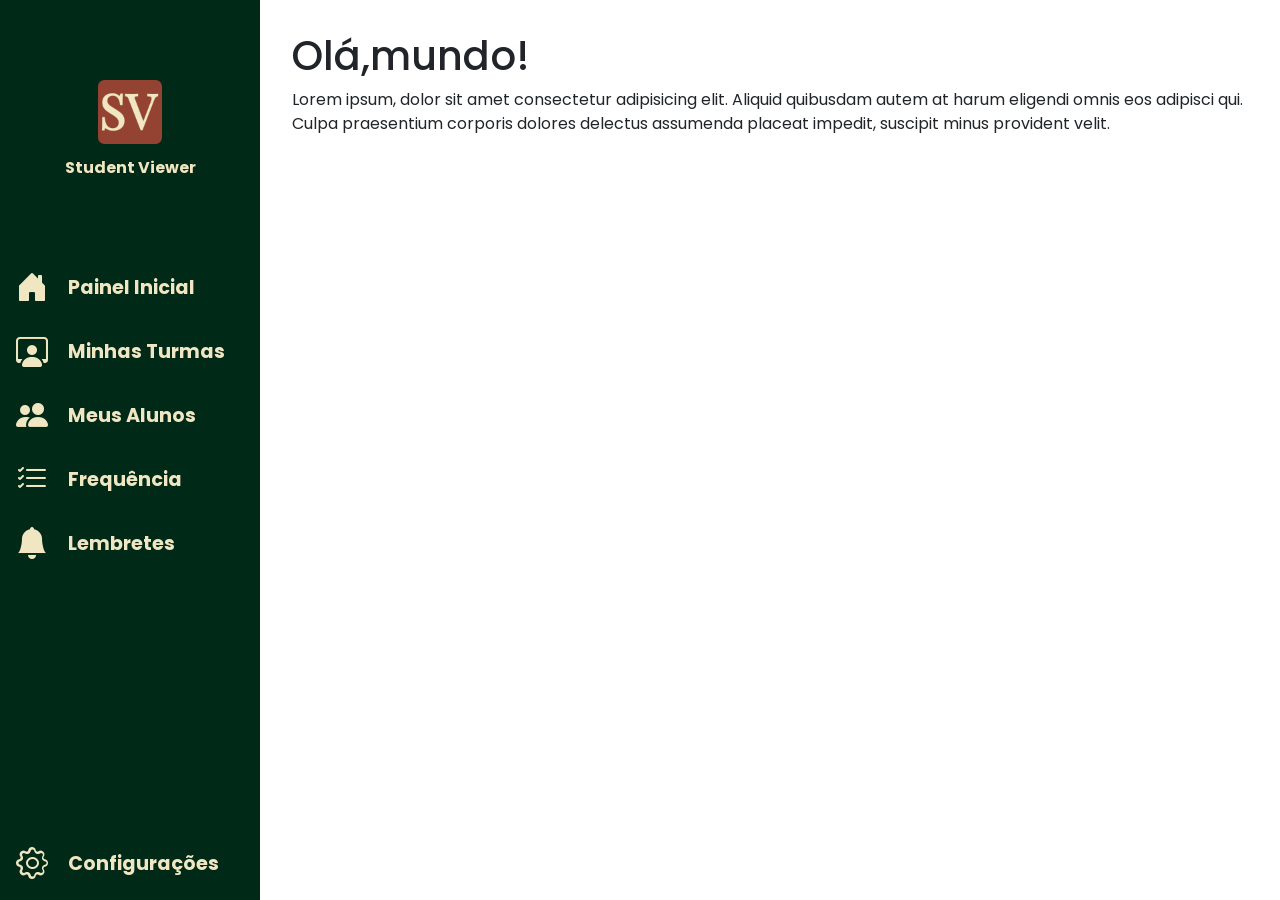
==== index.html @ cf8d66ec "ajustando responsividade e menu lateral" ====
<!DOCTYPE html>
<html lang="pt-BR">
<head>
    <meta charset="UTF-8">
    <meta name="viewport" content="width=device-width, initial-scale=1.0">
    <title>Student Viewer - Visualizando o futuro da educação!</title>
    <link rel="shortcut icon" href="./assets/img/favicon.ico" type="image/x-icon">
    <link href="https://cdn.jsdelivr.net/npm/bootstrap@5.3.8/dist/css/bootstrap.min.css" rel="stylesheet" integrity="sha384-sRIl4kxILFvY47J16cr9ZwB07vP4J8+LH7qKQnuqkuIAvNWLzeN8tE5YBujZqJLB" crossorigin="anonymous">
    <link rel="stylesheet" href="https://cdn.jsdelivr.net/npm/bootstrap-icons@1.13.1/font/bootstrap-icons.min.css ">
    <link rel="stylesheet" href="./assets/css/style.css">
</head>
<body>
    <div class="sidebar">
        <nav class="nav flex-column">
            <div class="header-sidebar text-center">
                <img src="./assets/img/android-chrome-192x192.png" id="img_sv">
                    <p id="sub-title">Student Viewer</p>
            </div>
            <a class="nav-link" href="#">
                <span class="icon">
                    <i class="bi bi-house-door-fill"></i>
                </span>
                <span class="descricao">Painel Inicial</span>
            </a>
            <a class="nav-link" href="#">
                <span class="icon">
                    <i class="bi bi-person-workspace"></i>
                </span>
                <span class="descricao">Minhas Turmas</span>
            </a>
            <a class="nav-link" href="#">
                <span class="icon">
                    <i class="bi bi-people-fill"></i>
                </span>
                <span class="descricao">Meus Alunos</span>
            </a>
            <a class="nav-link" href="#">
                <span class="icon">
                    <i class="bi bi-list-check"></i>
                </span>
                <span class="descricao">Frequência</span>
            </a>
            <a class="nav-link" href="#">
                <span class="icon">
                    <i class="bi bi-bell-fill"></i>
                </span>
                <span class="descricao">Lembretes</span>
            </a>
            <a class="nav-link" id="footer-icon" href="#">
                <span class="icon">
                    <i class="bi bi-gear"></i>
                </span>
                    <span class="descricao">Configurações</span>
            </a>
                <a class="nav-link" href="#">
                    <span class="icon">
                        <i class="bi bi-box-arrow-left"></i>
                    </span>
                    <span class="descricao">Sair</span>
            </a>
        </nav>
    </div>

    <main class="main-content h-100">
        <h1>Olá,mundo!</h1>
            <p>Lorem ipsum, dolor sit amet consectetur adipisicing elit. Aliquid quibusdam autem at harum eligendi omnis eos adipisci qui. Culpa praesentium corporis dolores delectus assumenda placeat impedit, suscipit minus provident velit.
        </p>
    </main>
</body>
</html>
---- assets/css/style.css ----
@import url('https://fonts.googleapis.com/css2?family=Poppins:ital,wght@0,100;0,200;0,300;0,400;0,500;0,600;0,700;0,800;0,900;1,100;1,200;1,300;1,400;1,500;1,600;1,700;1,800;1,900&display=swap');

*{
    margin: 0;
    padding: 0;
    box-sizing: border-box;
}

body{
    font-family: "Poppins", sans-serif;
    font-style: normal;
}

#img_sv{
    width: 64px;
    padding-top: 5rem;
}

#sub-title{
    padding: 12px;
    margin-bottom: 4rem;
}

.sidebar{
    position: fixed;
    height: 100%;
    width: 260px;
    background-color: #002918;
}

.sidebar .nav-link{
    display: flex;
    align-items: center;
    gap: 20px;
}

.nav-link{
    transition: transform 0.3s ease;
}

.nav-link:hover{

    background-color: #6A7553; /* Cor de fundo que aparece ao passar o mouse */
    color: #F0E6C2;           /* O texto fica totalmente branco no hover */
    transform: scale(1.01);
}

.sidebar .descricao{
    font-size: 1.2rem;
}

.icon{
    font-size: 2rem;
}

.nav-link, #sub-title{
    color: #F0E6C2;
    font-weight: bold;
}

#footer-icon{
    margin-top: 16rem;
}

.main-content{
    margin-left: 260px;
    padding: 2rem;
}



@media (max-width: 480px){
    .sidebar{
        width: 60px;
    }
    .sidebar .descricao{
        display: none;
    }
    #img_sv{
        width: 32px;
        padding-top: 1rem;
    }
    #sub-title{
        padding: 10px;
        margin-bottom: 1rem;
        font-size: 10px;
    }
    .icon{
        font-size: 1.3rem;
    }
    .sidebar .nav-link{
        justify-content: center;
    }
    #footer-icon{
        margin-top: 25rem;
    }
    .main-content{
        margin-left: 60px;
    } 
}
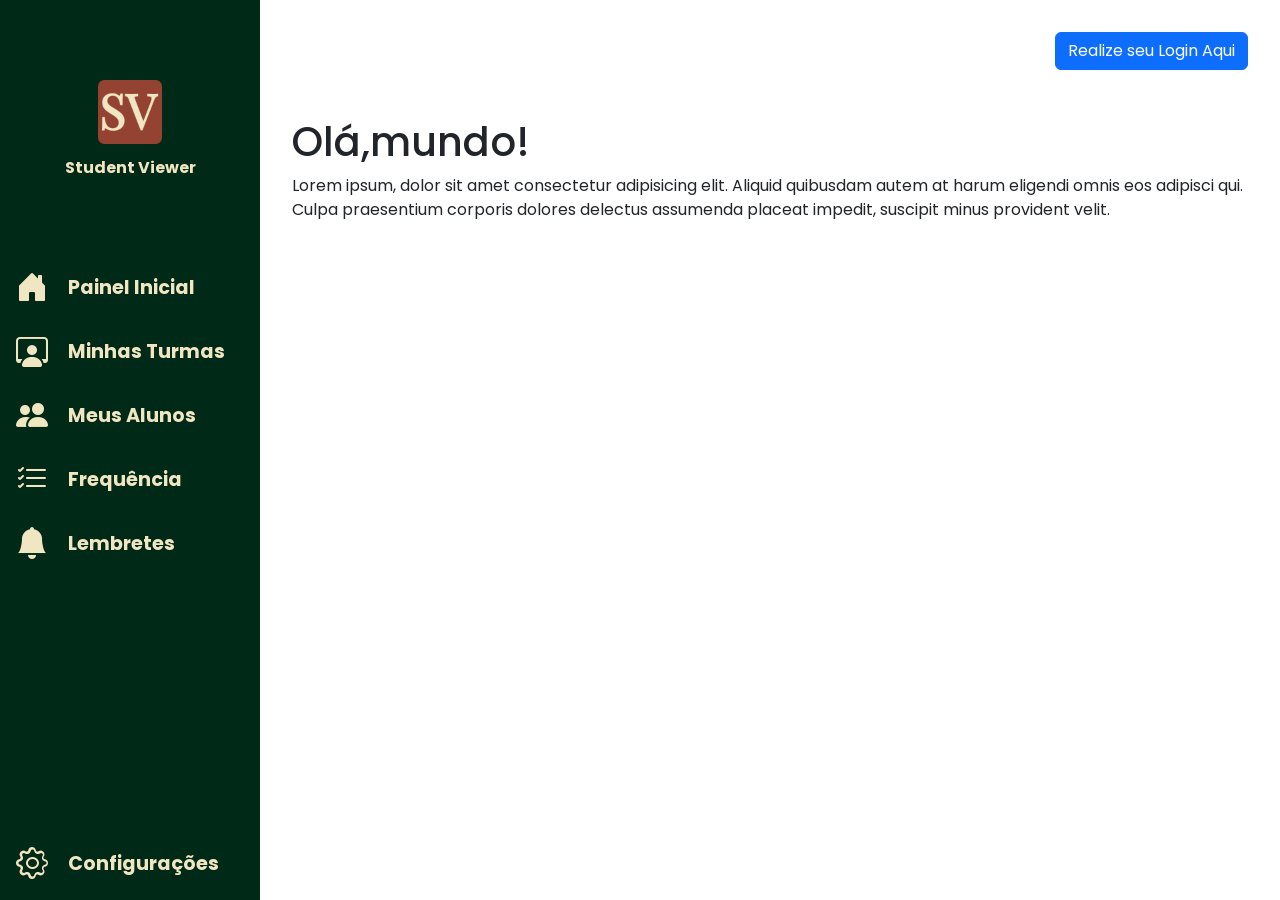
==== commit 6692a541: "corigindo pastas e criando login" ====
--- a/index.html
+++ b/index.html
@@ -1,70 +1,90 @@
 <!DOCTYPE html>
 <html lang="pt-BR">
+
 <head>
     <meta charset="UTF-8">
     <meta name="viewport" content="width=device-width, initial-scale=1.0">
     <title>Student Viewer - Visualizando o futuro da educação!</title>
-    <link rel="shortcut icon" href="./assets/img/favicon.ico" type="image/x-icon">
-    <link href="https://cdn.jsdelivr.net/npm/bootstrap@5.3.8/dist/css/bootstrap.min.css" rel="stylesheet" integrity="sha384-sRIl4kxILFvY47J16cr9ZwB07vP4J8+LH7qKQnuqkuIAvNWLzeN8tE5YBujZqJLB" crossorigin="anonymous">
+    <link rel="shortcut icon" href="favicon.ico" type="image/x-icon">
+    <link href="https://cdn.jsdelivr.net/npm/bootstrap@5.3.8/dist/css/bootstrap.min.css" rel="stylesheet"
+        integrity="sha384-sRIl4kxILFvY47J16cr9ZwB07vP4J8+LH7qKQnuqkuIAvNWLzeN8tE5YBujZqJLB" crossorigin="anonymous">
     <link rel="stylesheet" href="https://cdn.jsdelivr.net/npm/bootstrap-icons@1.13.1/font/bootstrap-icons.min.css ">
-    <link rel="stylesheet" href="./assets/css/style.css">
+    <link rel="stylesheet" href="style.css">
 </head>
+
 <body>
     <div class="sidebar">
         <nav class="nav flex-column">
             <div class="header-sidebar text-center">
-                <img src="./assets/img/android-chrome-192x192.png" id="img_sv">
-                    <p id="sub-title">Student Viewer</p>
+                <img src="android-chrome-192x192.png" id="img_sv">
+                <p id="sub-title">Student Viewer</p>
             </div>
-            <a class="nav-link" href="#">
+            <a class="nav-link" href="#" data-page="inicio">
                 <span class="icon">
                     <i class="bi bi-house-door-fill"></i>
                 </span>
                 <span class="descricao">Painel Inicial</span>
             </a>
-            <a class="nav-link" href="#">
+            <a class="nav-link" href="#" data-page="turmas">
                 <span class="icon">
                     <i class="bi bi-person-workspace"></i>
                 </span>
                 <span class="descricao">Minhas Turmas</span>
             </a>
-            <a class="nav-link" href="#">
+            <a class="nav-link" href="#" data-page="alunos">
                 <span class="icon">
                     <i class="bi bi-people-fill"></i>
                 </span>
                 <span class="descricao">Meus Alunos</span>
             </a>
-            <a class="nav-link" href="#">
+            <a class="nav-link" href="#" data-page="frequencia">
                 <span class="icon">
                     <i class="bi bi-list-check"></i>
                 </span>
                 <span class="descricao">Frequência</span>
             </a>
-            <a class="nav-link" href="#">
+            <a class="nav-link" href="#" data-page="lembretes">
                 <span class="icon">
                     <i class="bi bi-bell-fill"></i>
                 </span>
                 <span class="descricao">Lembretes</span>
             </a>
-            <a class="nav-link" id="footer-icon" href="#">
+            <a class="nav-link" id="footer-icon" href="#" data-page="config">
                 <span class="icon">
                     <i class="bi bi-gear"></i>
                 </span>
-                    <span class="descricao">Configurações</span>
+                <span class="descricao">Configurações</span>
             </a>
-                <a class="nav-link" href="#">
-                    <span class="icon">
-                        <i class="bi bi-box-arrow-left"></i>
-                    </span>
-                    <span class="descricao">Sair</span>
+            <a class="nav-link" href="#" data-page="sair">
+                <span class="icon">
+                    <i class="bi bi-box-arrow-left"></i>
+                </span>
+                <span class="descricao">Sair</span>
             </a>
         </nav>
     </div>
+    <main class="main-content h-100" id="conteudo">
+        <div class="mb-5 d-flex justify-content-end">
+            <button class="btn btn-primary nav-item">
+                <a href="login.html" id="login" class="text-white text-decoration-none">
+                    Realize seu Login Aqui
+                </a>
+            </button>
+        </div>
+        <div>
+            <h1>Olá,mundo!</h1>
+            <p>Lorem ipsum, dolor sit amet consectetur adipisicing elit. Aliquid quibusdam autem at harum eligendi omnis
+                eos
+                adipisci qui. Culpa praesentium corporis dolores delectus assumenda placeat impedit, suscipit minus
+                provident velit.
+            </p>
+        </div>
+    </main>
 
-    <main class="main-content h-100">
-        <h1>Olá,mundo!</h1>
-            <p>Lorem ipsum, dolor sit amet consectetur adipisicing elit. Aliquid quibusdam autem at harum eligendi omnis eos adipisci qui. Culpa praesentium corporis dolores delectus assumenda placeat impedit, suscipit minus provident velit.
-        </p>
-    </main>
+    <script src="https://cdn.jsdelivr.net/npm/bootstrap@5.3.8/dist/js/bootstrap.bundle.min.js"
+        integrity="sha384-j1CDi7MgGQ12Z7Qab0qlWQ/Qqz24Gc6BM0thvEMVjHnfYGF0rmFCozFSxQBxwHKO"
+        crossorigin="anonymous"></script>
+    <script src="menu.js"></script>
 </body>
+
 </html>
--- a/style.css
+++ b/style.css
@@ -0,0 +1,99 @@
+@import url('https://fonts.googleapis.com/css2?family=Poppins:ital,wght@0,100;0,200;0,300;0,400;0,500;0,600;0,700;0,800;0,900;1,100;1,200;1,300;1,400;1,500;1,600;1,700;1,800;1,900&display=swap');
+
+*{
+    margin: 0;
+    padding: 0;
+    box-sizing: border-box;
+}
+
+body{
+    font-family: "Poppins", sans-serif;
+    font-style: normal;
+}
+
+#img_sv{
+    width: 64px;
+    padding-top: 5rem;
+}
+
+#sub-title{
+    padding: 12px;
+    margin-bottom: 4rem;
+}
+
+.sidebar{
+    position: fixed;
+    height: 100%;
+    width: 260px;
+    background-color: #002918;
+}
+
+.sidebar .nav-link{
+    display: flex;
+    align-items: center;
+    gap: 20px;
+}
+
+.nav-link{
+    transition: transform 0.3s ease;
+}
+
+.nav-link:hover{
+
+    background-color: #6A7553; /* Cor de fundo que aparece ao passar o mouse */
+    color: #F0E6C2;           /* O texto fica totalmente branco no hover */
+    transform: scale(1.01);
+}
+
+.sidebar .descricao{
+    font-size: 1.2rem;
+}
+
+.icon{
+    font-size: 2rem;
+}
+
+.nav-link, #sub-title{
+    color: #F0E6C2;
+    font-weight: bold;
+}
+
+#footer-icon{
+    margin-top: 16rem;
+}
+
+.main-content{
+    margin-left: 260px;
+    padding: 2rem;
+}
+
+
+@media (max-width: 480px){
+    .sidebar{
+        width: 60px;
+    }
+    .sidebar .descricao{
+        display: none;
+    }
+    #img_sv{
+        width: 32px;
+        padding-top: 1rem;
+    }
+    #sub-title{
+        padding: 10px;
+        margin-bottom: 1rem;
+        font-size: 10px;
+    }
+    .icon{
+        font-size: 1.3rem;
+    }
+    .sidebar .nav-link{
+        justify-content: center;
+    }
+    #footer-icon{
+        margin-top: 25rem;
+    }
+    .main-content{
+        margin-left: 60px;
+    } 
+}
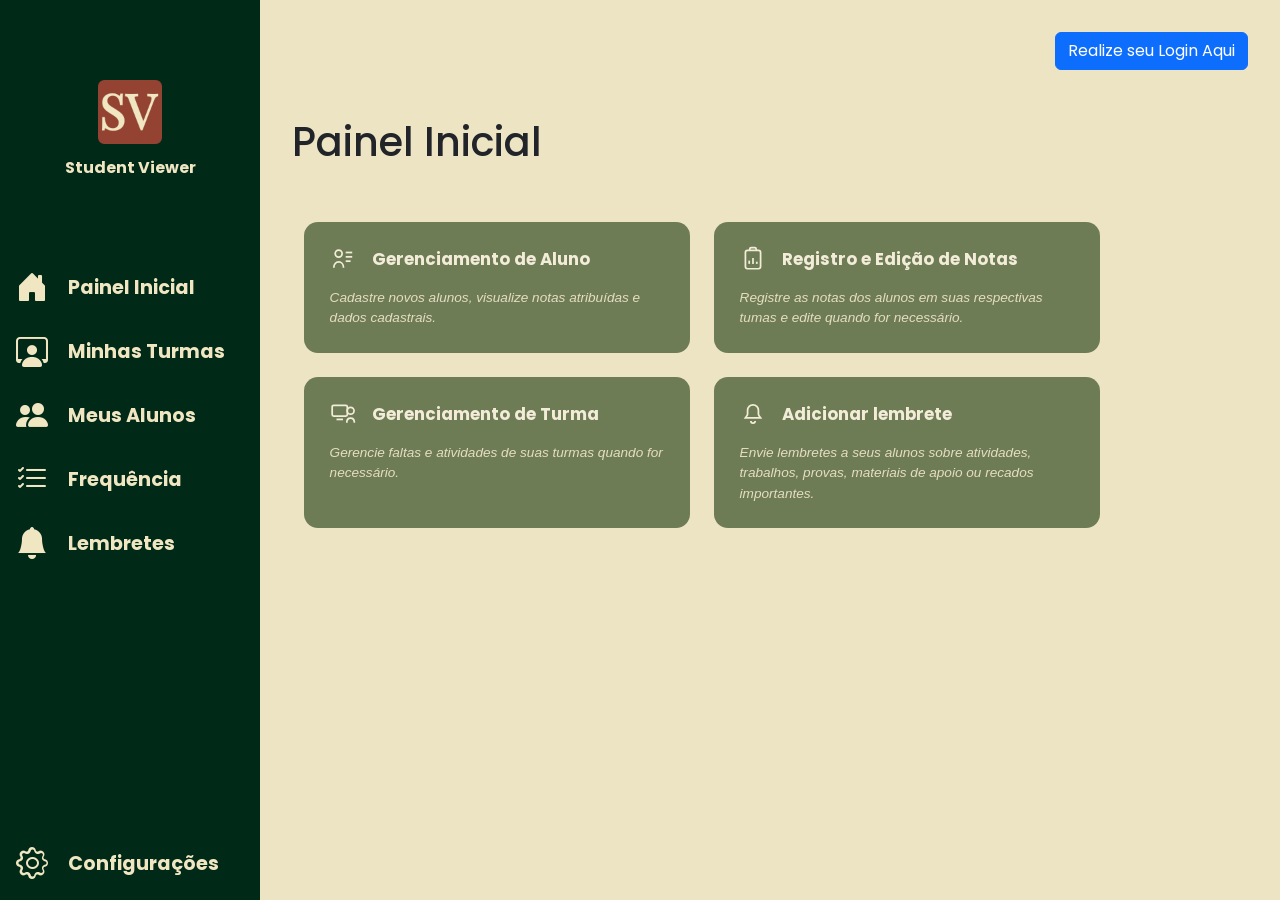
==== commit 15aae41c: "finalizando esbolço" ====
--- a/index.html
+++ b/index.html
@@ -10,6 +10,7 @@
         integrity="sha384-sRIl4kxILFvY47J16cr9ZwB07vP4J8+LH7qKQnuqkuIAvNWLzeN8tE5YBujZqJLB" crossorigin="anonymous">
     <link rel="stylesheet" href="https://cdn.jsdelivr.net/npm/bootstrap-icons@1.13.1/font/bootstrap-icons.min.css ">
     <link rel="stylesheet" href="style.css">
+    <link rel="stylesheet" href="inicial.css">
 </head>
 
 <body>
@@ -72,12 +73,72 @@
             </button>
         </div>
         <div>
-            <h1>Olá,mundo!</h1>
-            <p>Lorem ipsum, dolor sit amet consectetur adipisicing elit. Aliquid quibusdam autem at harum eligendi omnis
-                eos
-                adipisci qui. Culpa praesentium corporis dolores delectus assumenda placeat impedit, suscipit minus
-                provident velit.
-            </p>
+            <h1> Painel Inicial </h1>
+            <div class="container py-5">
+  <div class="row row-cols-1 row-cols-md-2 g-4" style="max-width: 820px;">
+
+    <div class="col">
+      <div class="sv-card h-100">
+        <div class="d-flex align-items-center gap-3 mb-3">
+          <svg class="sv-card-icon" viewBox="0 0 24 24">
+            <circle cx="8" cy="7" r="3.2"></circle>
+            <path d="M3.5 20c0-3.3 2-5.3 4.5-5.3s4.5 2 4.5 5.3"></path>
+            <line x1="14.5" y1="6" x2="20.5" y2="6"></line>
+            <line x1="14.5" y1="10" x2="20.5" y2="10"></line>
+            <line x1="14.5" y1="14" x2="19" y2="14"></line>
+          </svg>
+          <h3 class="sv-card-title">Gerenciamento de Aluno</h3>
+        </div>
+        <p class="sv-card-desc">Cadastre novos alunos, visualize notas atribuídas e dados cadastrais.</p>
+      </div>
+    </div>
+
+    <div class="col">
+      <div class="sv-card h-100">
+        <div class="d-flex align-items-center gap-3 mb-3">
+          <svg class="sv-card-icon" viewBox="0 0 24 24">
+            <rect x="5" y="4" width="14" height="17" rx="2"></rect>
+            <path d="M9 4V3a1.5 1.5 0 0 1 1.5-1.5h3A1.5 1.5 0 0 1 15 3v1"></path>
+            <line x1="8.5" y1="16.5" x2="8.5" y2="13.5"></line>
+            <line x1="12" y1="16.5" x2="12" y2="11"></line>
+            <line x1="15.5" y1="16.5" x2="15.5" y2="14.5"></line>
+          </svg>
+          <h3 class="sv-card-title">Registro e Edição de Notas</h3>
+        </div>
+        <p class="sv-card-desc">Registre as notas dos alunos em suas respectivas tumas e edite quando for necessário.</p>
+      </div>
+    </div>
+
+    <div class="col">
+      <div class="sv-card h-100">
+        <div class="d-flex align-items-center gap-3 mb-3">
+          <svg class="sv-card-icon" viewBox="0 0 24 24">
+            <rect x="2" y="4" width="14" height="10" rx="1.5"></rect>
+            <line x1="6" y1="17" x2="12" y2="17"></line>
+            <circle cx="19" cy="9" r="3.2"></circle>
+            <path d="M15.5 20c0-2.6 1.6-4.2 3.5-4.2s3.5 1.6 3.5 4.2"></path>
+          </svg>
+          <h3 class="sv-card-title">Gerenciamento de Turma</h3>
+        </div>
+        <p class="sv-card-desc">Gerencie faltas e atividades de suas turmas quando for necessário.</p>
+      </div>
+    </div>
+
+    <div class="col">
+      <div class="sv-card h-100">
+        <div class="d-flex align-items-center gap-3 mb-3">
+          <svg class="sv-card-icon" viewBox="0 0 24 24">
+            <path d="M12 3.5a5 5 0 0 0-5 5v3.2c0 .9-.35 1.75-.97 2.4L5 15.5h14l-1.03-1.4a3.4 3.4 0 0 1-.97-2.4V8.5a5 5 0 0 0-5-5Z"></path>
+            <path d="M10 18.5a2 2 0 0 0 4 0"></path>
+          </svg>
+          <h3 class="sv-card-title">Adicionar lembrete</h3>
+        </div>
+        <p class="sv-card-desc">Envie lembretes a seus alunos sobre atividades, trabalhos, provas, materiais de apoio ou recados importantes.</p>
+      </div>
+    </div>
+
+  </div>
+</div>
         </div>
     </main>
 
--- a/inicial.css
+++ b/inicial.css
@@ -0,0 +1,49 @@
+
+:root {
+    --bg-page: #ede4c4;
+    --card-bg: #6e7c56;
+    --card-bg-hover: #7a8961;
+    --text-light: #f2ecd8;
+    --text-light-muted: #e5ddc0;
+  }
+
+  body {
+    background: var(--bg-page);
+  }
+
+  .sv-card {
+    background: var(--card-bg);
+    border: none;
+    border-radius: 14px;
+    color: var(--text-light);
+    padding: 1.5rem 1.6rem;
+    transition: background 0.2s ease, transform 0.2s ease;
+    cursor: pointer;
+  }
+
+  .sv-card:hover {
+    background: var(--card-bg-hover);
+    transform: translateY(-2px);
+  }
+
+  .sv-card-icon {
+    width: 26px;
+    height: 26px;
+    flex-shrink: 0;
+    stroke: var(--text-light);
+    fill: none;
+    stroke-width: 1.6;
+  }
+
+  .sv-card-title {
+    font-size: 1.05rem;
+    font-weight: 700;
+    margin: 0;
+  }
+
+  .sv-card-desc {
+    font-size: 0.85rem;
+    font-style: italic;
+    color: var(--text-light-muted);
+    margin: 0;
+  }
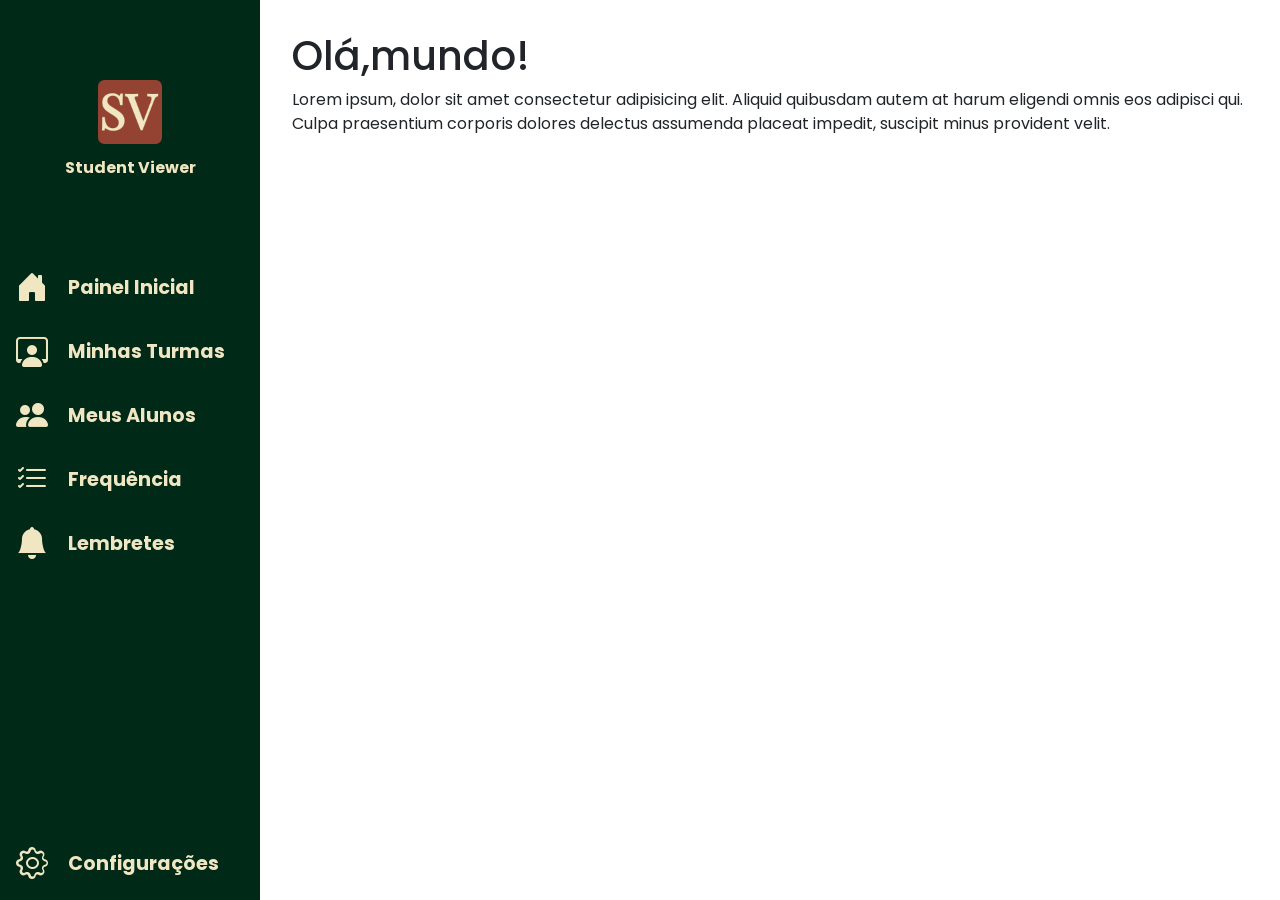
==== commit 2dd5fc61: "update index.html formatando o documento" ====
--- a/index.html
+++ b/index.html
@@ -1,151 +1,92 @@
-<!DOCTYPE html>
+<!doctype html>
 <html lang="pt-BR">
-
-<head>
-    <meta charset="UTF-8">
-    <meta name="viewport" content="width=device-width, initial-scale=1.0">
-    <title>Student Viewer - Visualizando o futuro da educação!</title>
-    <link rel="shortcut icon" href="favicon.ico" type="image/x-icon">
-    <link href="https://cdn.jsdelivr.net/npm/bootstrap@5.3.8/dist/css/bootstrap.min.css" rel="stylesheet"
-        integrity="sha384-sRIl4kxILFvY47J16cr9ZwB07vP4J8+LH7qKQnuqkuIAvNWLzeN8tE5YBujZqJLB" crossorigin="anonymous">
-    <link rel="stylesheet" href="https://cdn.jsdelivr.net/npm/bootstrap-icons@1.13.1/font/bootstrap-icons.min.css ">
-    <link rel="stylesheet" href="style.css">
-    <link rel="stylesheet" href="inicial.css">
-</head>
-
-<body>
+  <head>
+    <meta charset="UTF-8" />
+    <meta name="viewport" content="width=device-width, initial-scale=1.0" />
+    <title>Student Viewer - Visualizando o futuro da educação! </title>
+    <link
+      rel="shortcut icon"
+      href="./assets/img/favicon.ico"
+      type="image/x-icon"
+    />
+    <link
+      href="https://cdn.jsdelivr.net/npm/bootstrap@5.3.8/dist/css/bootstrap.min.css"
+      rel="stylesheet"
+      integrity="sha384-sRIl4kxILFvY47J16cr9ZwB07vP4J8+LH7qKQnuqkuIAvNWLzeN8tE5YBujZqJLB"
+      crossorigin="anonymous"
+    />
+    <link
+      rel="stylesheet"
+      href="https://cdn.jsdelivr.net/npm/bootstrap-icons@1.13.1/font/bootstrap-icons.min.css "
+    />
+    <link rel="stylesheet" href="./assets/css/style.css" />
+  </head>
+  <body>
     <div class="sidebar">
-        <nav class="nav flex-column">
-            <div class="header-sidebar text-center">
-                <img src="android-chrome-192x192.png" id="img_sv">
-                <p id="sub-title">Student Viewer</p>
-            </div>
-            <a class="nav-link" href="#" data-page="inicio">
-                <span class="icon">
-                    <i class="bi bi-house-door-fill"></i>
-                </span>
-                <span class="descricao">Painel Inicial</span>
-            </a>
-            <a class="nav-link" href="#" data-page="turmas">
-                <span class="icon">
-                    <i class="bi bi-person-workspace"></i>
-                </span>
-                <span class="descricao">Minhas Turmas</span>
-            </a>
-            <a class="nav-link" href="#" data-page="alunos">
-                <span class="icon">
-                    <i class="bi bi-people-fill"></i>
-                </span>
-                <span class="descricao">Meus Alunos</span>
-            </a>
-            <a class="nav-link" href="#" data-page="frequencia">
-                <span class="icon">
-                    <i class="bi bi-list-check"></i>
-                </span>
-                <span class="descricao">Frequência</span>
-            </a>
-            <a class="nav-link" href="#" data-page="lembretes">
-                <span class="icon">
-                    <i class="bi bi-bell-fill"></i>
-                </span>
-                <span class="descricao">Lembretes</span>
-            </a>
-            <a class="nav-link" id="footer-icon" href="#" data-page="config">
-                <span class="icon">
-                    <i class="bi bi-gear"></i>
-                </span>
-                <span class="descricao">Configurações</span>
-            </a>
-            <a class="nav-link" href="#" data-page="sair">
-                <span class="icon">
-                    <i class="bi bi-box-arrow-left"></i>
-                </span>
-                <span class="descricao">Sair</span>
-            </a>
-        </nav>
+      <nav class="nav flex-column">
+        <div class="header-sidebar text-center">
+          <img src="./assets/img/android-chrome-192x192.png" id="img_sv" />
+          <p id="sub-title">Student Viewer</p>
+        </div>
+        <a class="nav-link" href="#" data-page="inicio">
+          <span class="icon">
+            <i class="bi bi-house-door-fill"></i>
+          </span>
+          <span class="descricao">Painel Inicial</span>
+        </a>
+        <a class="nav-link" href="#" data-page="turmas">
+          <span class="icon">
+            <i class="bi bi-person-workspace"></i>
+          </span>
+          <span class="descricao">Minhas Turmas</span>
+        </a>
+        <a class="nav-link" href="#" data-page="alunos">
+          <span class="icon">
+            <i class="bi bi-people-fill"></i>
+          </span>
+          <span class="descricao">Meus Alunos</span>
+        </a>
+        <a class="nav-link" href="#" data-page="frequencia">
+          <span class="icon">
+            <i class="bi bi-list-check"></i>
+          </span>
+          <span class="descricao">Frequência</span>
+        </a>
+        <a class="nav-link" href="#" data-page="lembretes">
+          <span class="icon">
+            <i class="bi bi-bell-fill"></i>
+          </span>
+          <span class="descricao">Lembretes</span>
+        </a>
+        <a class="nav-link" id="footer-icon" href="#" data-page="config">
+          <span class="icon">
+            <i class="bi bi-gear"></i>
+          </span>
+          <span class="descricao">Configurações</span>
+        </a>
+        <a class="nav-link" href="#" data-page="sair">
+          <span class="icon">
+            <i class="bi bi-box-arrow-left"></i>
+          </span>
+          <span class="descricao">Sair</span>
+        </a>
+      </nav>
     </div>
     <main class="main-content h-100" id="conteudo">
-        <div class="mb-5 d-flex justify-content-end">
-            <button class="btn btn-primary nav-item">
-                <a href="login.html" id="login" class="text-white text-decoration-none">
-                    Realize seu Login Aqui
-                </a>
-            </button>
-        </div>
-        <div>
-            <h1> Painel Inicial </h1>
-            <div class="container py-5">
-  <div class="row row-cols-1 row-cols-md-2 g-4" style="max-width: 820px;">
-
-    <div class="col">
-      <div class="sv-card h-100">
-        <div class="d-flex align-items-center gap-3 mb-3">
-          <svg class="sv-card-icon" viewBox="0 0 24 24">
-            <circle cx="8" cy="7" r="3.2"></circle>
-            <path d="M3.5 20c0-3.3 2-5.3 4.5-5.3s4.5 2 4.5 5.3"></path>
-            <line x1="14.5" y1="6" x2="20.5" y2="6"></line>
-            <line x1="14.5" y1="10" x2="20.5" y2="10"></line>
-            <line x1="14.5" y1="14" x2="19" y2="14"></line>
-          </svg>
-          <h3 class="sv-card-title">Gerenciamento de Aluno</h3>
-        </div>
-        <p class="sv-card-desc">Cadastre novos alunos, visualize notas atribuídas e dados cadastrais.</p>
-      </div>
-    </div>
-
-    <div class="col">
-      <div class="sv-card h-100">
-        <div class="d-flex align-items-center gap-3 mb-3">
-          <svg class="sv-card-icon" viewBox="0 0 24 24">
-            <rect x="5" y="4" width="14" height="17" rx="2"></rect>
-            <path d="M9 4V3a1.5 1.5 0 0 1 1.5-1.5h3A1.5 1.5 0 0 1 15 3v1"></path>
-            <line x1="8.5" y1="16.5" x2="8.5" y2="13.5"></line>
-            <line x1="12" y1="16.5" x2="12" y2="11"></line>
-            <line x1="15.5" y1="16.5" x2="15.5" y2="14.5"></line>
-          </svg>
-          <h3 class="sv-card-title">Registro e Edição de Notas</h3>
-        </div>
-        <p class="sv-card-desc">Registre as notas dos alunos em suas respectivas tumas e edite quando for necessário.</p>
-      </div>
-    </div>
-
-    <div class="col">
-      <div class="sv-card h-100">
-        <div class="d-flex align-items-center gap-3 mb-3">
-          <svg class="sv-card-icon" viewBox="0 0 24 24">
-            <rect x="2" y="4" width="14" height="10" rx="1.5"></rect>
-            <line x1="6" y1="17" x2="12" y2="17"></line>
-            <circle cx="19" cy="9" r="3.2"></circle>
-            <path d="M15.5 20c0-2.6 1.6-4.2 3.5-4.2s3.5 1.6 3.5 4.2"></path>
-          </svg>
-          <h3 class="sv-card-title">Gerenciamento de Turma</h3>
-        </div>
-        <p class="sv-card-desc">Gerencie faltas e atividades de suas turmas quando for necessário.</p>
-      </div>
-    </div>
-
-    <div class="col">
-      <div class="sv-card h-100">
-        <div class="d-flex align-items-center gap-3 mb-3">
-          <svg class="sv-card-icon" viewBox="0 0 24 24">
-            <path d="M12 3.5a5 5 0 0 0-5 5v3.2c0 .9-.35 1.75-.97 2.4L5 15.5h14l-1.03-1.4a3.4 3.4 0 0 1-.97-2.4V8.5a5 5 0 0 0-5-5Z"></path>
-            <path d="M10 18.5a2 2 0 0 0 4 0"></path>
-          </svg>
-          <h3 class="sv-card-title">Adicionar lembrete</h3>
-        </div>
-        <p class="sv-card-desc">Envie lembretes a seus alunos sobre atividades, trabalhos, provas, materiais de apoio ou recados importantes.</p>
-      </div>
-    </div>
-
-  </div>
-</div>
-        </div>
+      <h1>Olá,mundo!</h1>
+      <p>
+        Lorem ipsum, dolor sit amet consectetur adipisicing elit. Aliquid
+        quibusdam autem at harum eligendi omnis eos adipisci qui. Culpa
+        praesentium corporis dolores delectus assumenda placeat impedit,
+        suscipit minus provident velit.
+      </p>
     </main>
 
-    <script src="https://cdn.jsdelivr.net/npm/bootstrap@5.3.8/dist/js/bootstrap.bundle.min.js"
-        integrity="sha384-j1CDi7MgGQ12Z7Qab0qlWQ/Qqz24Gc6BM0thvEMVjHnfYGF0rmFCozFSxQBxwHKO"
-        crossorigin="anonymous"></script>
-    <script src="menu.js"></script>
-</body>
-
-</html>+    <script
+      src="https://cdn.jsdelivr.net/npm/bootstrap@5.3.8/dist/js/bootstrap.bundle.min.js"
+      integrity="sha384-j1CDi7MgGQ12Z7Qab0qlWQ/Qqz24Gc6BM0thvEMVjHnfYGF0rmFCozFSxQBxwHKO"
+      crossorigin="anonymous"
+    ></script>
+    <script src="./assets/js/menu.js"></script>
+  </body>
+</html>
--- a/assets/css/style.css
+++ b/assets/css/style.css
@@ -0,0 +1,100 @@
+@import url('https://fonts.googleapis.com/css2?family=Poppins:ital,wght@0,100;0,200;0,300;0,400;0,500;0,600;0,700;0,800;0,900;1,100;1,200;1,300;1,400;1,500;1,600;1,700;1,800;1,900&display=swap');
+
+*{
+    margin: 0;
+    padding: 0;
+    box-sizing: border-box;
+}
+
+body{
+    font-family: "Poppins", sans-serif;
+    font-style: normal;
+}
+
+#img_sv{
+    width: 64px;
+    padding-top: 5rem;
+}
+
+#sub-title{
+    padding: 12px;
+    margin-bottom: 4rem;
+}
+
+.sidebar{
+    position: fixed;
+    height: 100%;
+    width: 260px;
+    background-color: #002918;
+}
+
+.sidebar .nav-link{
+    display: flex;
+    align-items: center;
+    gap: 20px;
+}
+
+.nav-link{
+    transition: transform 0.3s ease;
+}
+
+.nav-link:hover{
+
+    background-color: #6A7553; /* Cor de fundo que aparece ao passar o mouse */
+    color: #F0E6C2;           /* O texto fica totalmente branco no hover */
+    transform: scale(1.01);
+}
+
+.sidebar .descricao{
+    font-size: 1.2rem;
+}
+
+.icon{
+    font-size: 2rem;
+}
+
+.nav-link, #sub-title{
+    color: #F0E6C2;
+    font-weight: bold;
+}
+
+#footer-icon{
+    margin-top: 16rem;
+}
+
+.main-content{
+    margin-left: 260px;
+    padding: 2rem;
+}
+
+
+
+@media (max-width: 480px){
+    .sidebar{
+        width: 60px;
+    }
+    .sidebar .descricao{
+        display: none;
+    }
+    #img_sv{
+        width: 32px;
+        padding-top: 1rem;
+    }
+    #sub-title{
+        padding: 10px;
+        margin-bottom: 1rem;
+        font-size: 10px;
+    }
+    .icon{
+        font-size: 1.3rem;
+    }
+    .sidebar .nav-link{
+        justify-content: center;
+    }
+    #footer-icon{
+        margin-top: 25rem;
+    }
+    .main-content{
+        margin-left: 60px;
+    } 
+}
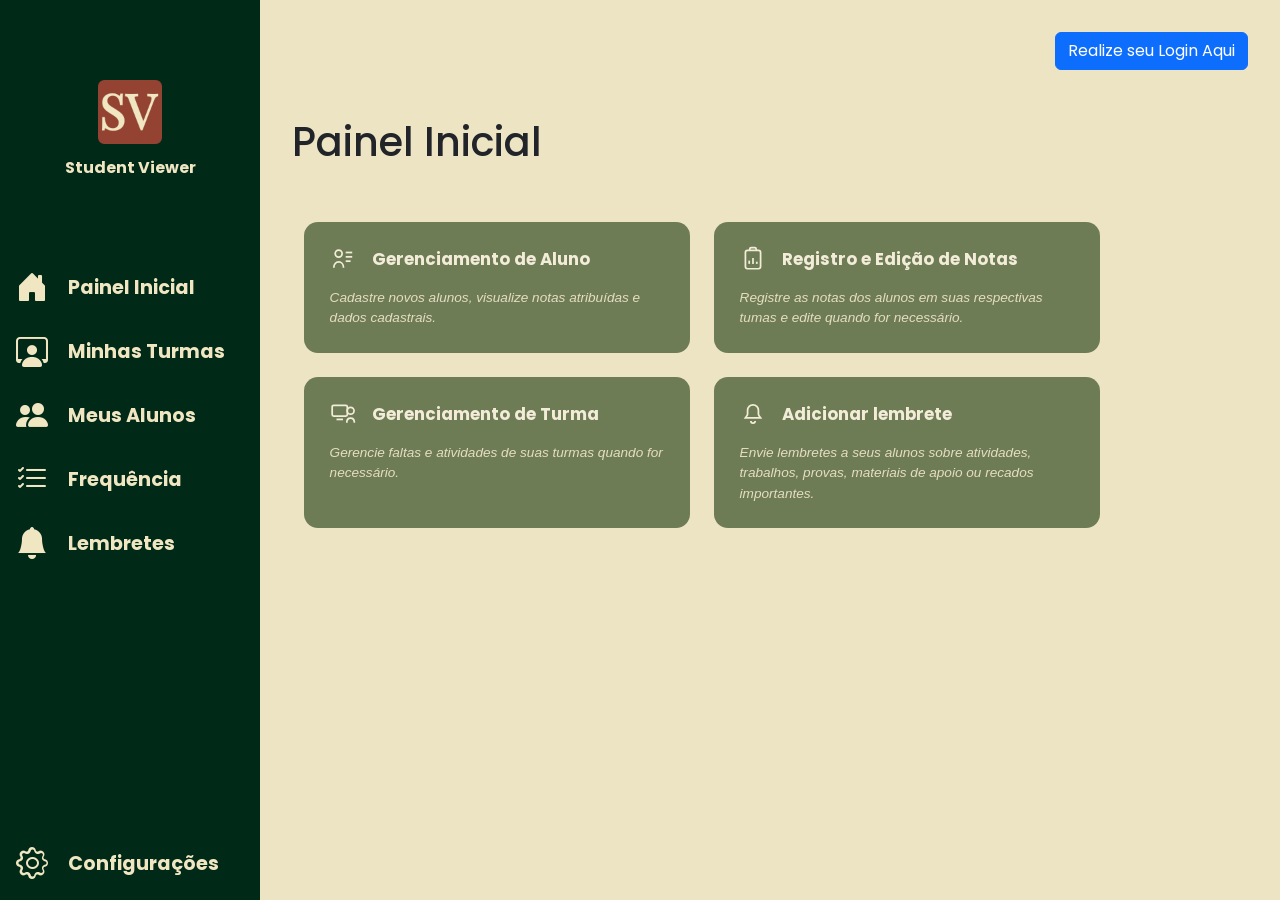
==== commit bc00abe8: "Update index.html Formatação do documento." ====
--- a/index.html
+++ b/index.html
@@ -1,92 +1,151 @@
-<!doctype html>
+<!DOCTYPE html>
 <html lang="pt-BR">
-  <head>
-    <meta charset="UTF-8" />
-    <meta name="viewport" content="width=device-width, initial-scale=1.0" />
-    <title>Student Viewer - Visualizando o futuro da educação! </title>
-    <link
-      rel="shortcut icon"
-      href="./assets/img/favicon.ico"
-      type="image/x-icon"
-    />
-    <link
-      href="https://cdn.jsdelivr.net/npm/bootstrap@5.3.8/dist/css/bootstrap.min.css"
-      rel="stylesheet"
-      integrity="sha384-sRIl4kxILFvY47J16cr9ZwB07vP4J8+LH7qKQnuqkuIAvNWLzeN8tE5YBujZqJLB"
-      crossorigin="anonymous"
-    />
-    <link
-      rel="stylesheet"
-      href="https://cdn.jsdelivr.net/npm/bootstrap-icons@1.13.1/font/bootstrap-icons.min.css "
-    />
-    <link rel="stylesheet" href="./assets/css/style.css" />
-  </head>
-  <body>
+
+<head>
+    <meta charset="UTF-8">
+    <meta name="viewport" content="width=device-width, initial-scale=1.0">
+    <title> Student Viewer - Visualizando o futuro da educação! </title>
+    <link rel="shortcut icon" href="favicon.ico" type="image/x-icon">
+    <link href="https://cdn.jsdelivr.net/npm/bootstrap@5.3.8/dist/css/bootstrap.min.css" rel="stylesheet"
+        integrity="sha384-sRIl4kxILFvY47J16cr9ZwB07vP4J8+LH7qKQnuqkuIAvNWLzeN8tE5YBujZqJLB" crossorigin="anonymous">
+    <link rel="stylesheet" href="https://cdn.jsdelivr.net/npm/bootstrap-icons@1.13.1/font/bootstrap-icons.min.css ">
+    <link rel="stylesheet" href="style.css">
+    <link rel="stylesheet" href="inicial.css">
+</head>
+
+<body>
     <div class="sidebar">
-      <nav class="nav flex-column">
-        <div class="header-sidebar text-center">
-          <img src="./assets/img/android-chrome-192x192.png" id="img_sv" />
-          <p id="sub-title">Student Viewer</p>
-        </div>
-        <a class="nav-link" href="#" data-page="inicio">
-          <span class="icon">
-            <i class="bi bi-house-door-fill"></i>
-          </span>
-          <span class="descricao">Painel Inicial</span>
-        </a>
-        <a class="nav-link" href="#" data-page="turmas">
-          <span class="icon">
-            <i class="bi bi-person-workspace"></i>
-          </span>
-          <span class="descricao">Minhas Turmas</span>
-        </a>
-        <a class="nav-link" href="#" data-page="alunos">
-          <span class="icon">
-            <i class="bi bi-people-fill"></i>
-          </span>
-          <span class="descricao">Meus Alunos</span>
-        </a>
-        <a class="nav-link" href="#" data-page="frequencia">
-          <span class="icon">
-            <i class="bi bi-list-check"></i>
-          </span>
-          <span class="descricao">Frequência</span>
-        </a>
-        <a class="nav-link" href="#" data-page="lembretes">
-          <span class="icon">
-            <i class="bi bi-bell-fill"></i>
-          </span>
-          <span class="descricao">Lembretes</span>
-        </a>
-        <a class="nav-link" id="footer-icon" href="#" data-page="config">
-          <span class="icon">
-            <i class="bi bi-gear"></i>
-          </span>
-          <span class="descricao">Configurações</span>
-        </a>
-        <a class="nav-link" href="#" data-page="sair">
-          <span class="icon">
-            <i class="bi bi-box-arrow-left"></i>
-          </span>
-          <span class="descricao">Sair</span>
-        </a>
-      </nav>
+        <nav class="nav flex-column">
+            <div class="header-sidebar text-center">
+                <img src="android-chrome-192x192.png" id="img_sv">
+                <p id="sub-title">Student Viewer</p>
+            </div>
+            <a class="nav-link" href="#" data-page="inicio">
+                <span class="icon">
+                    <i class="bi bi-house-door-fill"></i>
+                </span>
+                <span class="descricao">Painel Inicial</span>
+            </a>
+            <a class="nav-link" href="#" data-page="turmas">
+                <span class="icon">
+                    <i class="bi bi-person-workspace"></i>
+                </span>
+                <span class="descricao">Minhas Turmas</span>
+            </a>
+            <a class="nav-link" href="#" data-page="alunos">
+                <span class="icon">
+                    <i class="bi bi-people-fill"></i>
+                </span>
+                <span class="descricao">Meus Alunos</span>
+            </a>
+            <a class="nav-link" href="#" data-page="frequencia">
+                <span class="icon">
+                    <i class="bi bi-list-check"></i>
+                </span>
+                <span class="descricao">Frequência</span>
+            </a>
+            <a class="nav-link" href="#" data-page="lembretes">
+                <span class="icon">
+                    <i class="bi bi-bell-fill"></i>
+                </span>
+                <span class="descricao">Lembretes</span>
+            </a>
+            <a class="nav-link" id="footer-icon" href="#" data-page="config">
+                <span class="icon">
+                    <i class="bi bi-gear"></i>
+                </span>
+                <span class="descricao">Configurações</span>
+            </a>
+            <a class="nav-link" href="#" data-page="sair">
+                <span class="icon">
+                    <i class="bi bi-box-arrow-left"></i>
+                </span>
+                <span class="descricao">Sair</span>
+            </a>
+        </nav>
     </div>
     <main class="main-content h-100" id="conteudo">
-      <h1>Olá,mundo!</h1>
-      <p>
-        Lorem ipsum, dolor sit amet consectetur adipisicing elit. Aliquid
-        quibusdam autem at harum eligendi omnis eos adipisci qui. Culpa
-        praesentium corporis dolores delectus assumenda placeat impedit,
-        suscipit minus provident velit.
-      </p>
+        <div class="mb-5 d-flex justify-content-end">
+            <button class="btn btn-primary nav-item">
+                <a href="login.html" id="login" class="text-white text-decoration-none">
+                    Realize seu Login Aqui
+                </a>
+            </button>
+        </div>
+        <div>
+            <h1> Painel Inicial </h1>
+            <div class="container py-5">
+  <div class="row row-cols-1 row-cols-md-2 g-4" style="max-width: 820px;">
+
+    <div class="col">
+      <div class="sv-card h-100">
+        <div class="d-flex align-items-center gap-3 mb-3">
+          <svg class="sv-card-icon" viewBox="0 0 24 24">
+            <circle cx="8" cy="7" r="3.2"></circle>
+            <path d="M3.5 20c0-3.3 2-5.3 4.5-5.3s4.5 2 4.5 5.3"></path>
+            <line x1="14.5" y1="6" x2="20.5" y2="6"></line>
+            <line x1="14.5" y1="10" x2="20.5" y2="10"></line>
+            <line x1="14.5" y1="14" x2="19" y2="14"></line>
+          </svg>
+          <h3 class="sv-card-title">Gerenciamento de Aluno</h3>
+        </div>
+        <p class="sv-card-desc">Cadastre novos alunos, visualize notas atribuídas e dados cadastrais.</p>
+      </div>
+    </div>
+
+    <div class="col">
+      <div class="sv-card h-100">
+        <div class="d-flex align-items-center gap-3 mb-3">
+          <svg class="sv-card-icon" viewBox="0 0 24 24">
+            <rect x="5" y="4" width="14" height="17" rx="2"></rect>
+            <path d="M9 4V3a1.5 1.5 0 0 1 1.5-1.5h3A1.5 1.5 0 0 1 15 3v1"></path>
+            <line x1="8.5" y1="16.5" x2="8.5" y2="13.5"></line>
+            <line x1="12" y1="16.5" x2="12" y2="11"></line>
+            <line x1="15.5" y1="16.5" x2="15.5" y2="14.5"></line>
+          </svg>
+          <h3 class="sv-card-title">Registro e Edição de Notas</h3>
+        </div>
+        <p class="sv-card-desc">Registre as notas dos alunos em suas respectivas tumas e edite quando for necessário.</p>
+      </div>
+    </div>
+
+    <div class="col">
+      <div class="sv-card h-100">
+        <div class="d-flex align-items-center gap-3 mb-3">
+          <svg class="sv-card-icon" viewBox="0 0 24 24">
+            <rect x="2" y="4" width="14" height="10" rx="1.5"></rect>
+            <line x1="6" y1="17" x2="12" y2="17"></line>
+            <circle cx="19" cy="9" r="3.2"></circle>
+            <path d="M15.5 20c0-2.6 1.6-4.2 3.5-4.2s3.5 1.6 3.5 4.2"></path>
+          </svg>
+          <h3 class="sv-card-title">Gerenciamento de Turma</h3>
+        </div>
+        <p class="sv-card-desc">Gerencie faltas e atividades de suas turmas quando for necessário.</p>
+      </div>
+    </div>
+
+    <div class="col">
+      <div class="sv-card h-100">
+        <div class="d-flex align-items-center gap-3 mb-3">
+          <svg class="sv-card-icon" viewBox="0 0 24 24">
+            <path d="M12 3.5a5 5 0 0 0-5 5v3.2c0 .9-.35 1.75-.97 2.4L5 15.5h14l-1.03-1.4a3.4 3.4 0 0 1-.97-2.4V8.5a5 5 0 0 0-5-5Z"></path>
+            <path d="M10 18.5a2 2 0 0 0 4 0"></path>
+          </svg>
+          <h3 class="sv-card-title">Adicionar lembrete</h3>
+        </div>
+        <p class="sv-card-desc">Envie lembretes a seus alunos sobre atividades, trabalhos, provas, materiais de apoio ou recados importantes.</p>
+      </div>
+    </div>
+
+  </div>
+</div>
+        </div>
     </main>
 
-    <script
-      src="https://cdn.jsdelivr.net/npm/bootstrap@5.3.8/dist/js/bootstrap.bundle.min.js"
-      integrity="sha384-j1CDi7MgGQ12Z7Qab0qlWQ/Qqz24Gc6BM0thvEMVjHnfYGF0rmFCozFSxQBxwHKO"
-      crossorigin="anonymous"
-    ></script>
-    <script src="./assets/js/menu.js"></script>
-  </body>
-</html>
+    <script src="https://cdn.jsdelivr.net/npm/bootstrap@5.3.8/dist/js/bootstrap.bundle.min.js"
+        integrity="sha384-j1CDi7MgGQ12Z7Qab0qlWQ/Qqz24Gc6BM0thvEMVjHnfYGF0rmFCozFSxQBxwHKO"
+        crossorigin="anonymous"></script>
+    <script src="menu.js"></script>
+</body>
+
+</html>
--- a/style.css
+++ b/style.css
@@ -0,0 +1,99 @@
+@import url('https://fonts.googleapis.com/css2?family=Poppins:ital,wght@0,100;0,200;0,300;0,400;0,500;0,600;0,700;0,800;0,900;1,100;1,200;1,300;1,400;1,500;1,600;1,700;1,800;1,900&display=swap');
+
+*{
+    margin: 0;
+    padding: 0;
+    box-sizing: border-box;
+}
+
+body{
+    font-family: "Poppins", sans-serif;
+    font-style: normal;
+}
+
+#img_sv{
+    width: 64px;
+    padding-top: 5rem;
+}
+
+#sub-title{
+    padding: 12px;
+    margin-bottom: 4rem;
+}
+
+.sidebar{
+    position: fixed;
+    height: 100%;
+    width: 260px;
+    background-color: #002918;
+}
+
+.sidebar .nav-link{
+    display: flex;
+    align-items: center;
+    gap: 20px;
+}
+
+.nav-link{
+    transition: transform 0.3s ease;
+}
+
+.nav-link:hover{
+
+    background-color: #6A7553; /* Cor de fundo que aparece ao passar o mouse */
+    color: #F0E6C2;           /* O texto fica totalmente branco no hover */
+    transform: scale(1.01);
+}
+
+.sidebar .descricao{
+    font-size: 1.2rem;
+}
+
+.icon{
+    font-size: 2rem;
+}
+
+.nav-link, #sub-title{
+    color: #F0E6C2;
+    font-weight: bold;
+}
+
+#footer-icon{
+    margin-top: 16rem;
+}
+
+.main-content{
+    margin-left: 260px;
+    padding: 2rem;
+}
+
+
+@media (max-width: 480px){
+    .sidebar{
+        width: 60px;
+    }
+    .sidebar .descricao{
+        display: none;
+    }
+    #img_sv{
+        width: 32px;
+        padding-top: 1rem;
+    }
+    #sub-title{
+        padding: 10px;
+        margin-bottom: 1rem;
+        font-size: 10px;
+    }
+    .icon{
+        font-size: 1.3rem;
+    }
+    .sidebar .nav-link{
+        justify-content: center;
+    }
+    #footer-icon{
+        margin-top: 25rem;
+    }
+    .main-content{
+        margin-left: 60px;
+    } 
+}
--- a/inicial.css
+++ b/inicial.css
@@ -0,0 +1,49 @@
+
+:root {
+    --bg-page: #ede4c4;
+    --card-bg: #6e7c56;
+    --card-bg-hover: #7a8961;
+    --text-light: #f2ecd8;
+    --text-light-muted: #e5ddc0;
+  }
+
+  body {
+    background: var(--bg-page);
+  }
+
+  .sv-card {
+    background: var(--card-bg);
+    border: none;
+    border-radius: 14px;
+    color: var(--text-light);
+    padding: 1.5rem 1.6rem;
+    transition: background 0.2s ease, transform 0.2s ease;
+    cursor: pointer;
+  }
+
+  .sv-card:hover {
+    background: var(--card-bg-hover);
+    transform: translateY(-2px);
+  }
+
+  .sv-card-icon {
+    width: 26px;
+    height: 26px;
+    flex-shrink: 0;
+    stroke: var(--text-light);
+    fill: none;
+    stroke-width: 1.6;
+  }
+
+  .sv-card-title {
+    font-size: 1.05rem;
+    font-weight: 700;
+    margin: 0;
+  }
+
+  .sv-card-desc {
+    font-size: 0.85rem;
+    font-style: italic;
+    color: var(--text-light-muted);
+    margin: 0;
+  }
